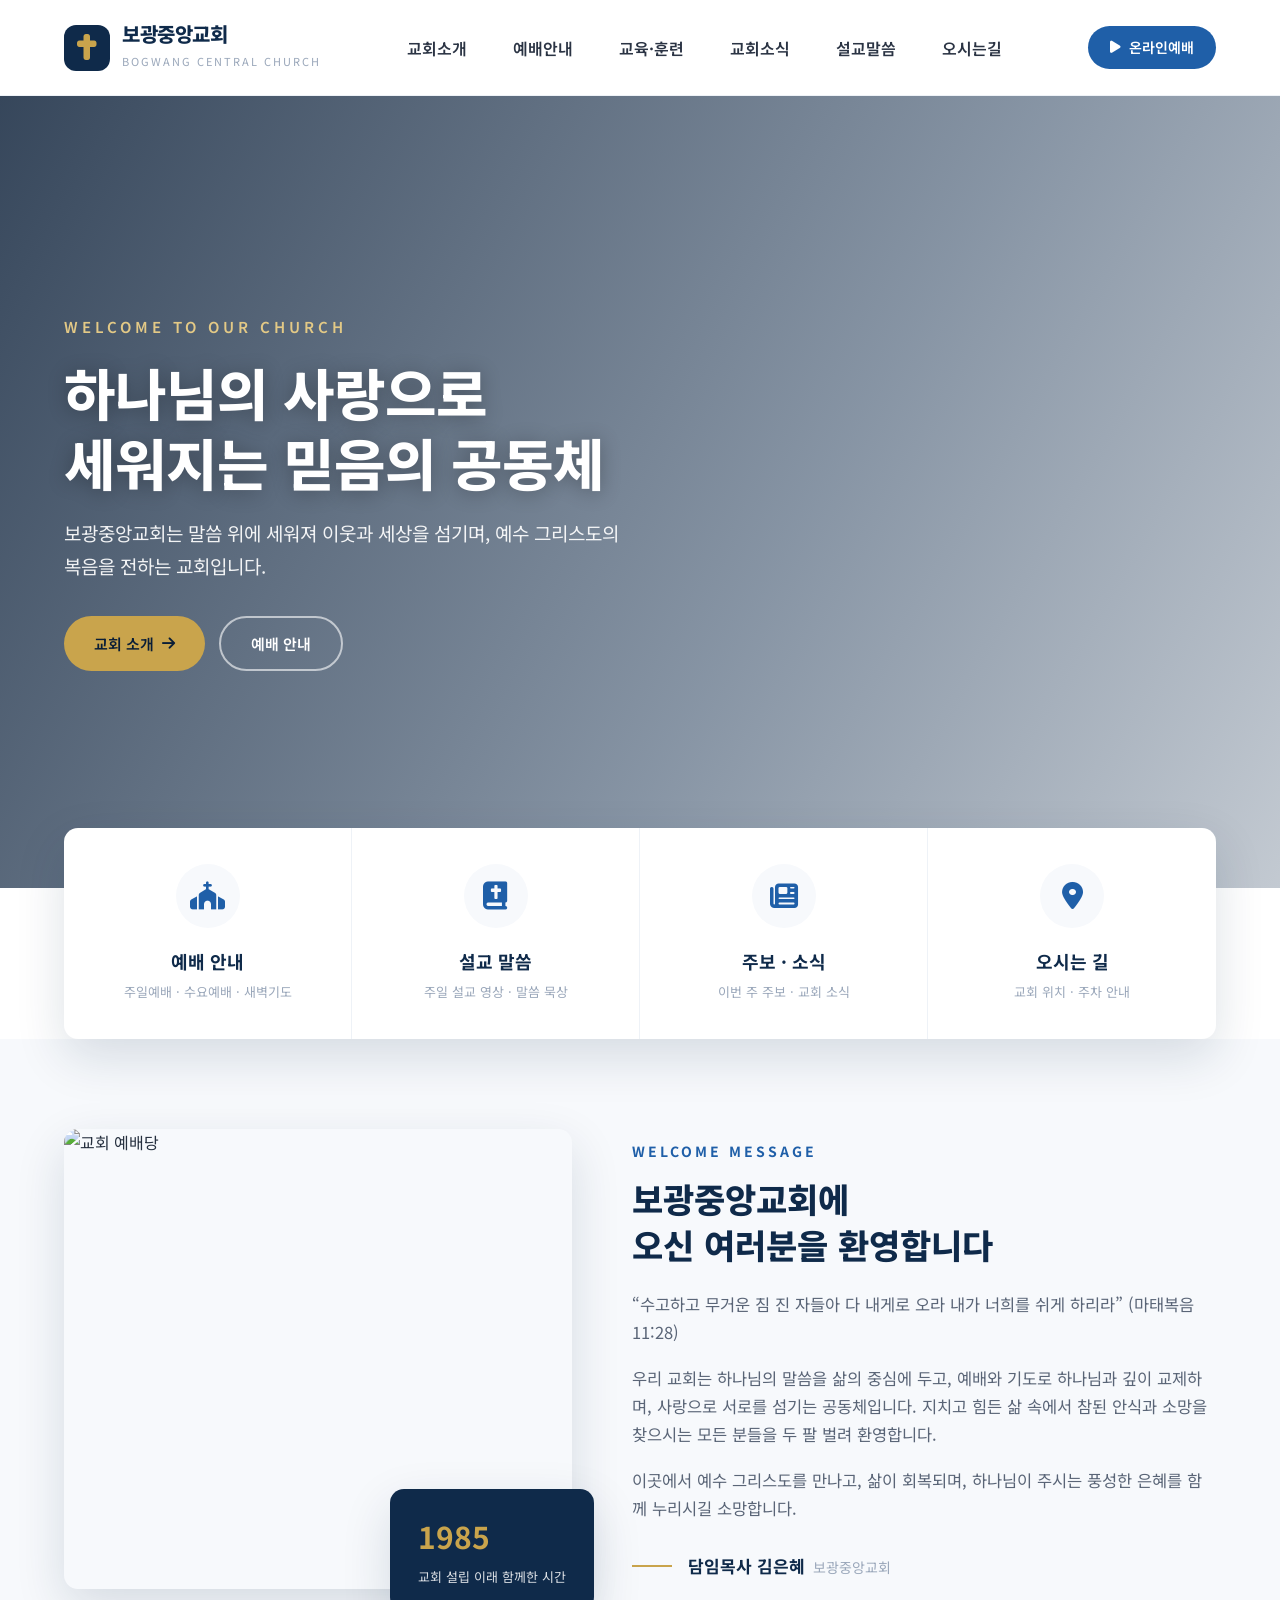
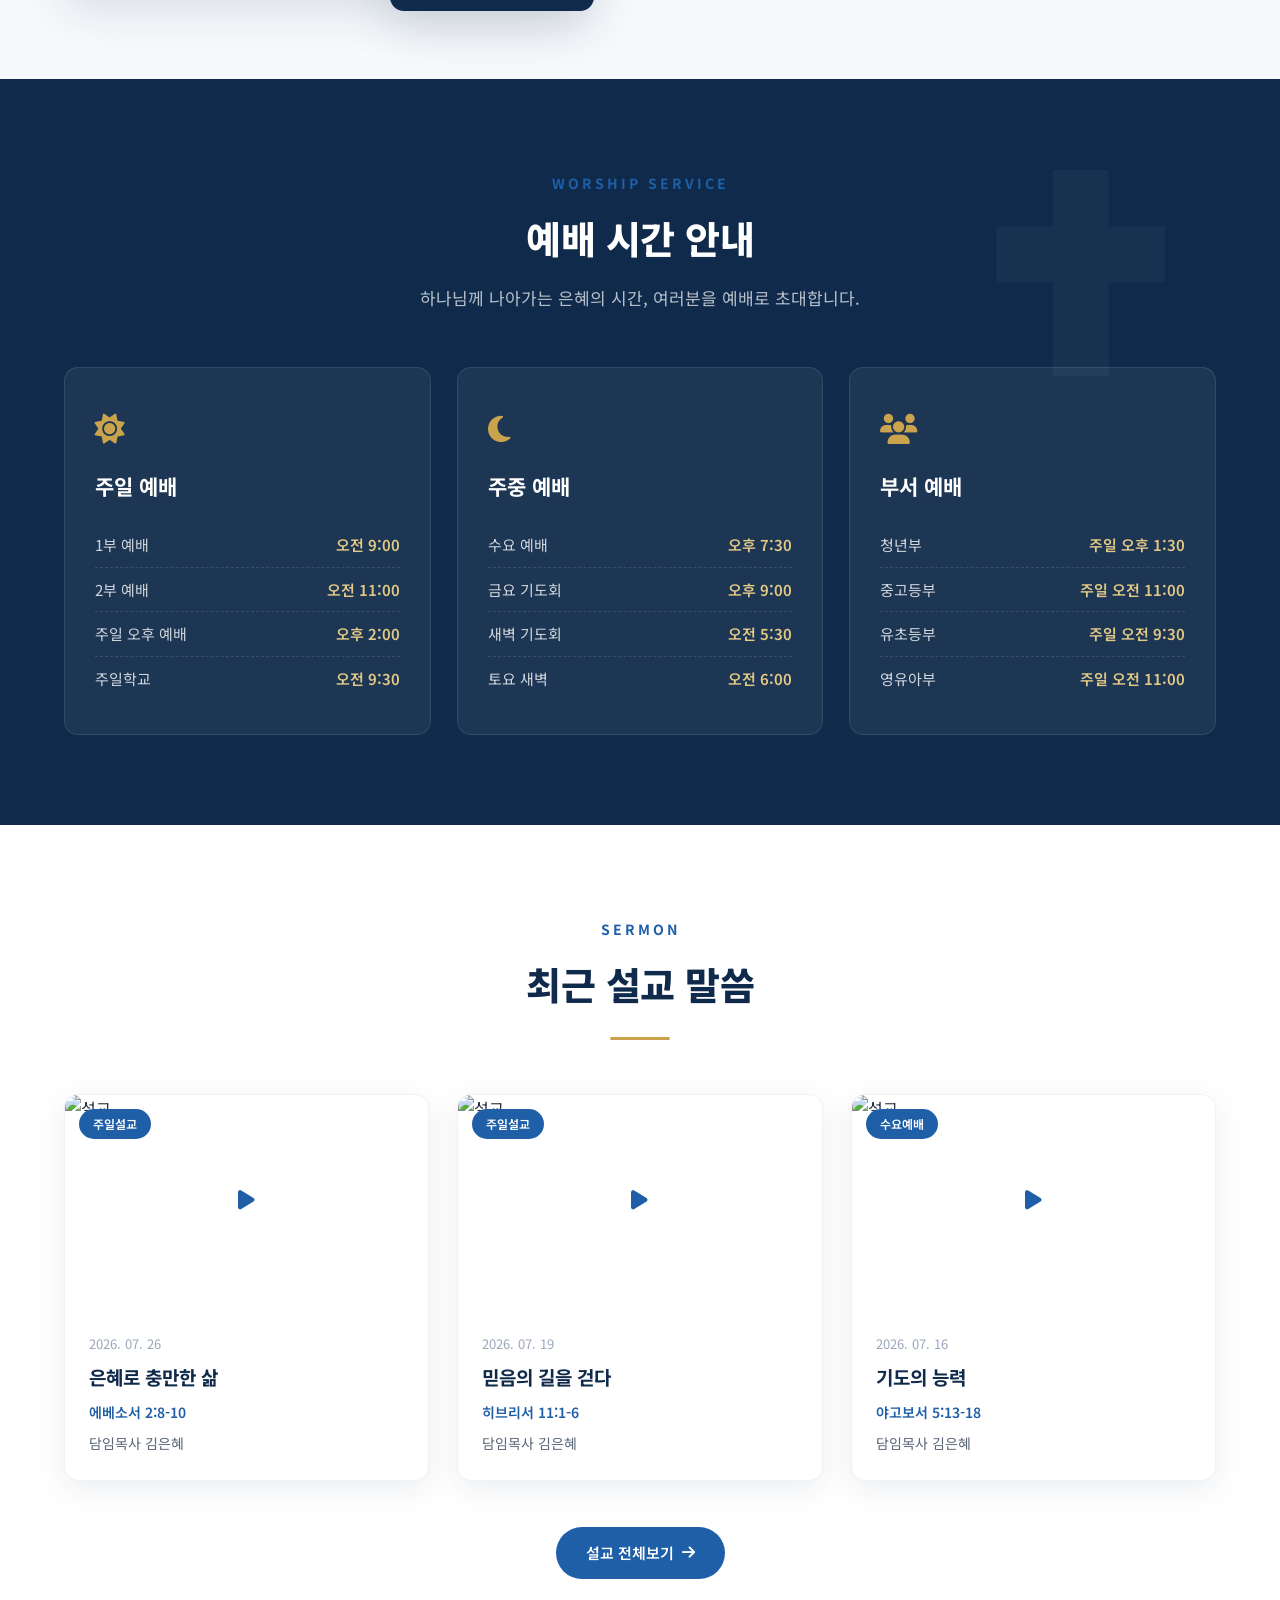
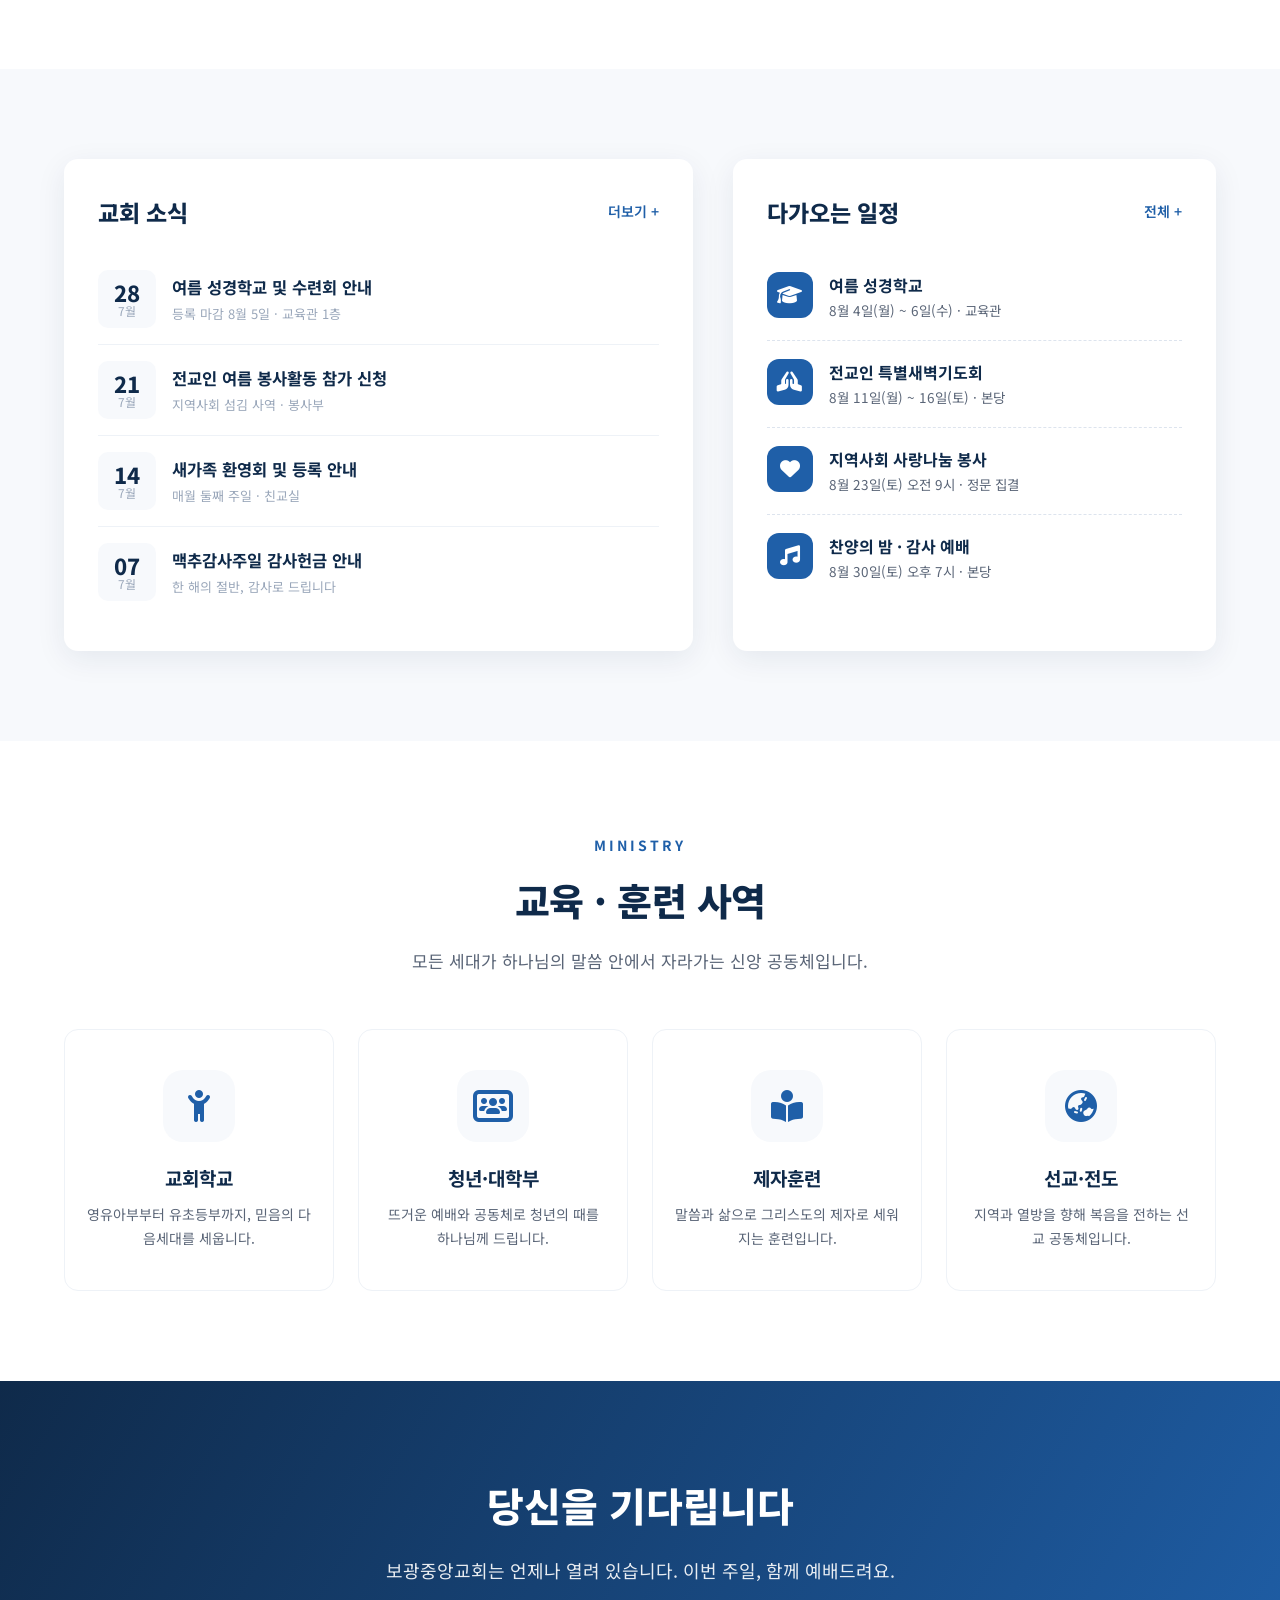
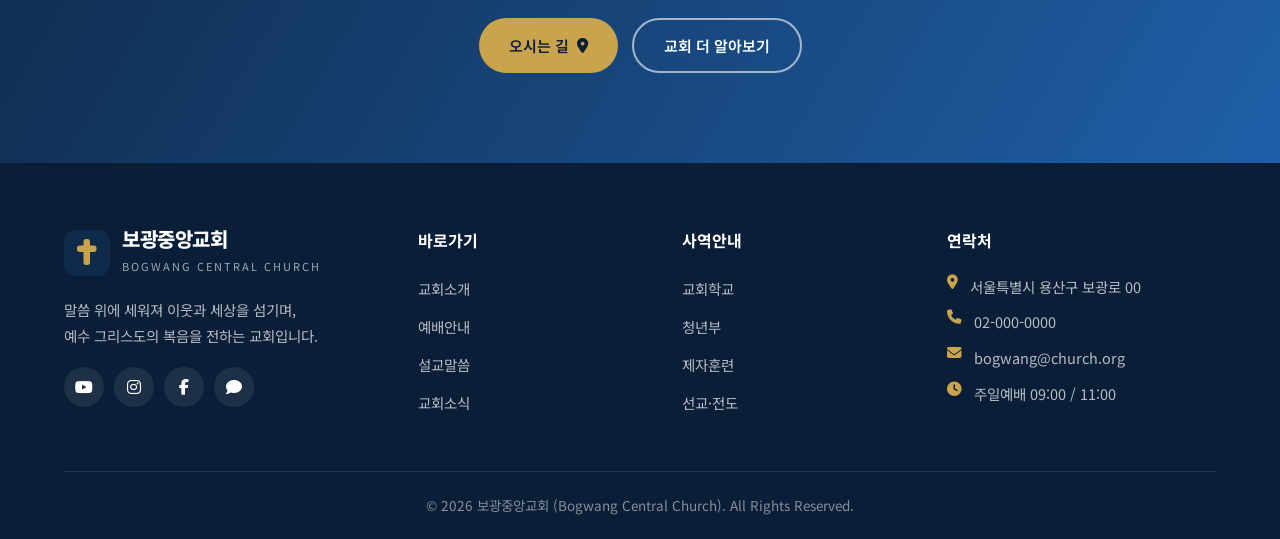
==== index.html @ 91e3ec3e "보광중앙교회 홈페이지 제작 (광성교회 스타일 참고) - 메인 홈페이지: 히어로 슬라이더, 빠른메뉴, 예배안내, 최근설교, 교회소식/일정, 사역안내, CTA - 하위 페이지: 교회소" ====
<!DOCTYPE html>
<html lang="ko">
<head>
  <meta charset="UTF-8">
  <meta name="viewport" content="width=device-width, initial-scale=1.0">
  <title>보광중앙교회 | Bogwang Central Church</title>
  <meta name="description" content="보광중앙교회는 하나님의 사랑을 전하고 이웃과 함께하는 믿음의 공동체입니다. 예배 안내, 설교 말씀, 교회 소식을 만나보세요.">
  <link rel="preconnect" href="https://fonts.googleapis.com">
  <link rel="preconnect" href="https://fonts.gstatic.com" crossorigin>
  <link href="https://fonts.googleapis.com/css2?family=Noto+Sans+KR:wght@400;500;600;700;800&family=Noto+Serif+KR:wght@500;700&display=swap" rel="stylesheet">
  <link rel="stylesheet" href="https://cdnjs.cloudflare.com/ajax/libs/font-awesome/6.5.1/css/all.min.css">
  <link rel="stylesheet" href="css/style.css">
</head>
<body>

  <!-- HEADER -->
  <header class="site-header" id="header">
    <div class="container header-inner">
      <a href="index.html" class="logo">
        <div class="logo-mark"><i class="fa-solid fa-cross"></i></div>
        <div class="logo-text">
          <b>보광중앙교회</b>
          <span>Bogwang Central Church</span>
        </div>
      </a>

      <nav class="main-nav" id="nav">
        <ul>
          <li><a href="pages/about.html">교회소개</a>
            <ul class="dropdown">
              <li><a href="pages/about.html">인사말</a></li>
              <li><a href="pages/about.html#vision">비전과 사명</a></li>
              <li><a href="pages/about.html#history">교회 연혁</a></li>
              <li><a href="pages/location.html">오시는 길</a></li>
            </ul>
          </li>
          <li><a href="pages/worship.html">예배안내</a>
            <ul class="dropdown">
              <li><a href="pages/worship.html">예배 시간</a></li>
              <li><a href="pages/worship.html#online">온라인 예배</a></li>
              <li><a href="pages/sermons.html">설교 말씀</a></li>
            </ul>
          </li>
          <li><a href="pages/ministry.html">교육·훈련</a>
            <ul class="dropdown">
              <li><a href="pages/ministry.html#children">교회학교</a></li>
              <li><a href="pages/ministry.html#youth">청년부</a></li>
              <li><a href="pages/ministry.html#discipleship">제자훈련</a></li>
            </ul>
          </li>
          <li><a href="pages/news.html">교회소식</a>
            <ul class="dropdown">
              <li><a href="pages/news.html">공지사항</a></li>
              <li><a href="pages/news.html#bulletin">주보</a></li>
              <li><a href="pages/news.html#gallery">갤러리</a></li>
            </ul>
          </li>
          <li><a href="pages/sermons.html">설교말씀</a></li>
          <li><a href="pages/location.html">오시는길</a></li>
        </ul>
      </nav>

      <div class="header-actions">
        <a href="pages/worship.html#online" class="btn btn-primary"><i class="fa-solid fa-play"></i> 온라인예배</a>
        <button class="menu-toggle" id="menuToggle" aria-label="메뉴">
          <span></span><span></span><span></span>
        </button>
      </div>
    </div>
  </header>

  <!-- HERO -->
  <section class="hero" id="hero">
    <div class="hero-slide active" style="background-image:url('https://images.unsplash.com/photo-1507692049790-de58290a4334?auto=format&fit=crop&w=1920&q=80')">
      <div class="container">
        <div class="hero-content">
          <span class="hero-tag">WELCOME TO OUR CHURCH</span>
          <h1>하나님의 사랑으로<br>세워지는 믿음의 공동체</h1>
          <p>보광중앙교회는 말씀 위에 세워져 이웃과 세상을 섬기며, 예수 그리스도의 복음을 전하는 교회입니다.</p>
          <div class="hero-actions">
            <a href="pages/about.html" class="btn btn-gold">교회 소개 <i class="fa-solid fa-arrow-right"></i></a>
            <a href="pages/worship.html" class="btn btn-outline">예배 안내</a>
          </div>
        </div>
      </div>
    </div>
    <div class="hero-slide" style="background-image:url('https://images.unsplash.com/photo-1541447271487-09612b3f49f7?auto=format&fit=crop&w=1920&q=80')">
      <div class="container">
        <div class="hero-content">
          <span class="hero-tag">SUNDAY WORSHIP</span>
          <h1>함께 드리는 예배<br>은혜가 넘치는 시간</h1>
          <p>매 주일, 하나님께 드리는 신령과 진정의 예배로 여러분을 초대합니다.</p>
          <div class="hero-actions">
            <a href="pages/worship.html" class="btn btn-gold">예배 시간 보기 <i class="fa-solid fa-arrow-right"></i></a>
            <a href="pages/sermons.html" class="btn btn-outline">설교 다시보기</a>
          </div>
        </div>
      </div>
    </div>
    <div class="hero-slide" style="background-image:url('https://images.unsplash.com/photo-1490127252417-7c393f993ee4?auto=format&fit=crop&w=1920&q=80')">
      <div class="container">
        <div class="hero-content">
          <span class="hero-tag">COMMUNITY OF FAITH</span>
          <h1>이웃과 함께,<br>세상을 섬기는 교회</h1>
          <p>지역사회와 열방을 향한 사랑의 실천, 보광중앙교회가 함께 걸어갑니다.</p>
          <div class="hero-actions">
            <a href="pages/ministry.html" class="btn btn-gold">사역 안내 <i class="fa-solid fa-arrow-right"></i></a>
            <a href="pages/news.html" class="btn btn-outline">교회 소식</a>
          </div>
        </div>
      </div>
    </div>
    <div class="hero-dots" id="heroDots"></div>
  </section>

  <!-- QUICK MENU -->
  <div class="quick-menu">
    <div class="container">
      <div class="quick-grid">
        <a href="pages/worship.html" class="quick-item">
          <div class="qi-icon"><i class="fa-solid fa-church"></i></div>
          <h4>예배 안내</h4>
          <p>주일예배 · 수요예배 · 새벽기도</p>
        </a>
        <a href="pages/sermons.html" class="quick-item">
          <div class="qi-icon"><i class="fa-solid fa-book-bible"></i></div>
          <h4>설교 말씀</h4>
          <p>주일 설교 영상 · 말씀 묵상</p>
        </a>
        <a href="pages/news.html#bulletin" class="quick-item">
          <div class="qi-icon"><i class="fa-solid fa-newspaper"></i></div>
          <h4>주보 · 소식</h4>
          <p>이번 주 주보 · 교회 소식</p>
        </a>
        <a href="pages/location.html" class="quick-item">
          <div class="qi-icon"><i class="fa-solid fa-location-dot"></i></div>
          <h4>오시는 길</h4>
          <p>교회 위치 · 주차 안내</p>
        </a>
      </div>
    </div>
  </div>

  <!-- WELCOME / PASTOR -->
  <section class="welcome">
    <div class="container welcome-grid">
      <div class="welcome-img">
        <img src="https://images.unsplash.com/photo-1438032005730-c779502df39b?auto=format&fit=crop&w=800&q=80" alt="교회 예배당">
        <div class="badge">
          <b>1985</b>
          <span>교회 설립 이래 함께한 시간</span>
        </div>
      </div>
      <div class="welcome-text">
        <span class="eyebrow">WELCOME MESSAGE</span>
        <h2>보광중앙교회에<br>오신 여러분을 환영합니다</h2>
        <p>“수고하고 무거운 짐 진 자들아 다 내게로 오라 내가 너희를 쉬게 하리라” (마태복음 11:28)</p>
        <p>우리 교회는 하나님의 말씀을 삶의 중심에 두고, 예배와 기도로 하나님과 깊이 교제하며, 사랑으로 서로를 섬기는 공동체입니다. 지치고 힘든 삶 속에서 참된 안식과 소망을 찾으시는 모든 분들을 두 팔 벌려 환영합니다.</p>
        <p>이곳에서 예수 그리스도를 만나고, 삶이 회복되며, 하나님이 주시는 풍성한 은혜를 함께 누리시길 소망합니다.</p>
        <div class="welcome-sign">
          <span class="line"></span>
          <div>
            <b>담임목사 김은혜</b>
            <span> &nbsp;보광중앙교회</span>
          </div>
        </div>
      </div>
    </div>
  </section>

  <!-- WORSHIP TIMES -->
  <section class="worship">
    <div class="container">
      <div class="section-head">
        <span class="eyebrow">WORSHIP SERVICE</span>
        <h2>예배 시간 안내</h2>
        <p>하나님께 나아가는 은혜의 시간, 여러분을 예배로 초대합니다.</p>
      </div>
      <div class="worship-grid">
        <div class="worship-card">
          <div class="wc-icon"><i class="fa-solid fa-sun"></i></div>
          <h3>주일 예배</h3>
          <ul>
            <li><span>1부 예배</span><span>오전 9:00</span></li>
            <li><span>2부 예배</span><span>오전 11:00</span></li>
            <li><span>주일 오후 예배</span><span>오후 2:00</span></li>
            <li><span>주일학교</span><span>오전 9:30</span></li>
          </ul>
        </div>
        <div class="worship-card">
          <div class="wc-icon"><i class="fa-solid fa-moon"></i></div>
          <h3>주중 예배</h3>
          <ul>
            <li><span>수요 예배</span><span>오후 7:30</span></li>
            <li><span>금요 기도회</span><span>오후 9:00</span></li>
            <li><span>새벽 기도회</span><span>오전 5:30</span></li>
            <li><span>토요 새벽</span><span>오전 6:00</span></li>
          </ul>
        </div>
        <div class="worship-card">
          <div class="wc-icon"><i class="fa-solid fa-users"></i></div>
          <h3>부서 예배</h3>
          <ul>
            <li><span>청년부</span><span>주일 오후 1:30</span></li>
            <li><span>중고등부</span><span>주일 오전 11:00</span></li>
            <li><span>유초등부</span><span>주일 오전 9:30</span></li>
            <li><span>영유아부</span><span>주일 오전 11:00</span></li>
          </ul>
        </div>
      </div>
    </div>
  </section>

  <!-- SERMONS -->
  <section class="sermons">
    <div class="container">
      <div class="section-head">
        <span class="eyebrow">SERMON</span>
        <h2>최근 설교 말씀</h2>
        <div class="divider"></div>
      </div>
      <div class="sermon-grid">
        <a href="pages/sermons.html" class="sermon-card">
          <div class="sermon-thumb">
            <img src="https://images.unsplash.com/photo-1504052434569-70ad5836ab65?auto=format&fit=crop&w=600&q=80" alt="설교">
            <span class="cat">주일설교</span>
            <span class="play"><i class="fa-solid fa-play"></i></span>
          </div>
          <div class="sermon-body">
            <span class="date">2026. 07. 26</span>
            <h3>은혜로 충만한 삶</h3>
            <p class="verse">에베소서 2:8-10</p>
            <p class="preacher">담임목사 김은혜</p>
          </div>
        </a>
        <a href="pages/sermons.html" class="sermon-card">
          <div class="sermon-thumb">
            <img src="https://images.unsplash.com/photo-1519452575417-564c1401ecc0?auto=format&fit=crop&w=600&q=80" alt="설교">
            <span class="cat">주일설교</span>
            <span class="play"><i class="fa-solid fa-play"></i></span>
          </div>
          <div class="sermon-body">
            <span class="date">2026. 07. 19</span>
            <h3>믿음의 길을 걷다</h3>
            <p class="verse">히브리서 11:1-6</p>
            <p class="preacher">담임목사 김은혜</p>
          </div>
        </a>
        <a href="pages/sermons.html" class="sermon-card">
          <div class="sermon-thumb">
            <img src="https://images.unsplash.com/photo-1445445290350-18a3b86e0b5a?auto=format&fit=crop&w=600&q=80" alt="설교">
            <span class="cat">수요예배</span>
            <span class="play"><i class="fa-solid fa-play"></i></span>
          </div>
          <div class="sermon-body">
            <span class="date">2026. 07. 16</span>
            <h3>기도의 능력</h3>
            <p class="verse">야고보서 5:13-18</p>
            <p class="preacher">담임목사 김은혜</p>
          </div>
        </a>
      </div>
      <div class="center-btn">
        <a href="pages/sermons.html" class="btn btn-primary">설교 전체보기 <i class="fa-solid fa-arrow-right"></i></a>
      </div>
    </div>
  </section>

  <!-- NEWS & EVENTS -->
  <section class="news">
    <div class="container">
      <div class="news-grid">
        <div class="panel">
          <div class="panel-head">
            <h3>교회 소식</h3>
            <a href="pages/news.html">더보기 +</a>
          </div>
          <ul class="news-list">
            <li>
              <div class="news-date"><b>28</b><span>7월</span></div>
              <div class="news-info"><h4>여름 성경학교 및 수련회 안내</h4><p>등록 마감 8월 5일 · 교육관 1층</p></div>
            </li>
            <li>
              <div class="news-date"><b>21</b><span>7월</span></div>
              <div class="news-info"><h4>전교인 여름 봉사활동 참가 신청</h4><p>지역사회 섬김 사역 · 봉사부</p></div>
            </li>
            <li>
              <div class="news-date"><b>14</b><span>7월</span></div>
              <div class="news-info"><h4>새가족 환영회 및 등록 안내</h4><p>매월 둘째 주일 · 친교실</p></div>
            </li>
            <li>
              <div class="news-date"><b>07</b><span>7월</span></div>
              <div class="news-info"><h4>맥추감사주일 감사헌금 안내</h4><p>한 해의 절반, 감사로 드립니다</p></div>
            </li>
          </ul>
        </div>
        <div class="panel">
          <div class="panel-head">
            <h3>다가오는 일정</h3>
            <a href="pages/news.html">전체 +</a>
          </div>
          <ul class="events-list">
            <li>
              <div class="event-icon"><i class="fa-solid fa-graduation-cap"></i></div>
              <div><h4>여름 성경학교</h4><p>8월 4일(월) ~ 6일(수) · 교육관</p></div>
            </li>
            <li>
              <div class="event-icon"><i class="fa-solid fa-hands-praying"></i></div>
              <div><h4>전교인 특별새벽기도회</h4><p>8월 11일(월) ~ 16일(토) · 본당</p></div>
            </li>
            <li>
              <div class="event-icon"><i class="fa-solid fa-heart"></i></div>
              <div><h4>지역사회 사랑나눔 봉사</h4><p>8월 23일(토) 오전 9시 · 정문 집결</p></div>
            </li>
            <li>
              <div class="event-icon"><i class="fa-solid fa-music"></i></div>
              <div><h4>찬양의 밤 · 감사 예배</h4><p>8월 30일(토) 오후 7시 · 본당</p></div>
            </li>
          </ul>
        </div>
      </div>
    </div>
  </section>

  <!-- MINISTRIES -->
  <section class="ministries">
    <div class="container">
      <div class="section-head">
        <span class="eyebrow">MINISTRY</span>
        <h2>교육 · 훈련 사역</h2>
        <p>모든 세대가 하나님의 말씀 안에서 자라가는 신앙 공동체입니다.</p>
      </div>
      <div class="ministry-grid">
        <a href="pages/ministry.html#children" class="ministry-card">
          <div class="mc-icon"><i class="fa-solid fa-child-reaching"></i></div>
          <h3>교회학교</h3>
          <p>영유아부부터 유초등부까지, 믿음의 다음세대를 세웁니다.</p>
        </a>
        <a href="pages/ministry.html#youth" class="ministry-card">
          <div class="mc-icon"><i class="fa-solid fa-users-rectangle"></i></div>
          <h3>청년·대학부</h3>
          <p>뜨거운 예배와 공동체로 청년의 때를 하나님께 드립니다.</p>
        </a>
        <a href="pages/ministry.html#discipleship" class="ministry-card">
          <div class="mc-icon"><i class="fa-solid fa-book-open-reader"></i></div>
          <h3>제자훈련</h3>
          <p>말씀과 삶으로 그리스도의 제자로 세워지는 훈련입니다.</p>
        </a>
        <a href="pages/ministry.html#mission" class="ministry-card">
          <div class="mc-icon"><i class="fa-solid fa-earth-asia"></i></div>
          <h3>선교·전도</h3>
          <p>지역과 열방을 향해 복음을 전하는 선교 공동체입니다.</p>
        </a>
      </div>
    </div>
  </section>

  <!-- CTA -->
  <section class="cta">
    <div class="container">
      <h2>당신을 기다립니다</h2>
      <p>보광중앙교회는 언제나 열려 있습니다. 이번 주일, 함께 예배드려요.</p>
      <div class="hero-actions">
        <a href="pages/location.html" class="btn btn-gold">오시는 길 <i class="fa-solid fa-location-dot"></i></a>
        <a href="pages/about.html" class="btn btn-outline">교회 더 알아보기</a>
      </div>
    </div>
  </section>

  <!-- FOOTER -->
  <footer class="site-footer">
    <div class="container">
      <div class="footer-grid">
        <div class="footer-brand">
          <div class="logo">
            <div class="logo-mark"><i class="fa-solid fa-cross"></i></div>
            <div class="logo-text"><b>보광중앙교회</b><span>Bogwang Central Church</span></div>
          </div>
          <p>말씀 위에 세워져 이웃과 세상을 섬기며,<br>예수 그리스도의 복음을 전하는 교회입니다.</p>
          <div class="socials">
            <a href="#" aria-label="유튜브"><i class="fa-brands fa-youtube"></i></a>
            <a href="#" aria-label="인스타그램"><i class="fa-brands fa-instagram"></i></a>
            <a href="#" aria-label="페이스북"><i class="fa-brands fa-facebook-f"></i></a>
            <a href="#" aria-label="카카오"><i class="fa-solid fa-comment"></i></a>
          </div>
        </div>
        <div class="footer-col">
          <h4>바로가기</h4>
          <ul>
            <li><a href="pages/about.html">교회소개</a></li>
            <li><a href="pages/worship.html">예배안내</a></li>
            <li><a href="pages/sermons.html">설교말씀</a></li>
            <li><a href="pages/news.html">교회소식</a></li>
          </ul>
        </div>
        <div class="footer-col">
          <h4>사역안내</h4>
          <ul>
            <li><a href="pages/ministry.html#children">교회학교</a></li>
            <li><a href="pages/ministry.html#youth">청년부</a></li>
            <li><a href="pages/ministry.html#discipleship">제자훈련</a></li>
            <li><a href="pages/ministry.html#mission">선교·전도</a></li>
          </ul>
        </div>
        <div class="footer-col">
          <h4>연락처</h4>
          <ul class="footer-contact">
            <li><i class="fa-solid fa-location-dot"></i> 서울특별시 용산구 보광로 00</li>
            <li><i class="fa-solid fa-phone"></i> 02-000-0000</li>
            <li><i class="fa-solid fa-envelope"></i> bogwang@church.org</li>
            <li><i class="fa-solid fa-clock"></i> 주일예배 09:00 / 11:00</li>
          </ul>
        </div>
      </div>
      <div class="footer-bottom">
        © 2026 보광중앙교회 (Bogwang Central Church). All Rights Reserved.
      </div>
    </div>
  </footer>

  <script src="js/main.js"></script>
</body>
</html>
---- css/style.css ----
/* ============================================================
   보광중앙교회 (Bogwang Central Church)
   Global Stylesheet
   ============================================================ */

:root {
  --navy: #0f2a4a;
  --navy-dark: #0a1e37;
  --blue: #1f5fa8;
  --blue-light: #3d84d1;
  --gold: #c9a44c;
  --gold-light: #e3c986;
  --gray-50: #f7f9fc;
  --gray-100: #eef2f7;
  --gray-200: #dde4ee;
  --gray-400: #9aa7ba;
  --gray-600: #5a6577;
  --gray-800: #2b3444;
  --white: #ffffff;
  --text: #26303f;
  --shadow: 0 8px 30px rgba(15, 42, 74, 0.08);
  --shadow-lg: 0 18px 50px rgba(15, 42, 74, 0.14);
  --radius: 14px;
  --max: 1200px;
  --header-h: 96px;
}

* { margin: 0; padding: 0; box-sizing: border-box; }

html { scroll-behavior: smooth; }

body {
  font-family: 'Noto Sans KR', 'Malgun Gothic', -apple-system, BlinkMacSystemFont, sans-serif;
  color: var(--text);
  line-height: 1.7;
  background: var(--white);
  -webkit-font-smoothing: antialiased;
}

a { color: inherit; text-decoration: none; }
img { max-width: 100%; display: block; }
ul { list-style: none; }

.container {
  width: 100%;
  max-width: var(--max);
  margin: 0 auto;
  padding: 0 24px;
}

.serif { font-family: 'Noto Serif KR', serif; }

/* ---------- Buttons ---------- */
.btn {
  display: inline-flex;
  align-items: center;
  gap: 8px;
  padding: 13px 30px;
  border-radius: 50px;
  font-weight: 600;
  font-size: 15px;
  transition: all .25s ease;
  cursor: pointer;
  border: none;
}
.btn-primary { background: var(--blue); color: #fff; }
.btn-primary:hover { background: var(--navy); transform: translateY(-2px); box-shadow: 0 10px 24px rgba(31,95,168,.3); }
.btn-gold { background: var(--gold); color: var(--navy-dark); }
.btn-gold:hover { background: var(--gold-light); transform: translateY(-2px); }
.btn-outline { background: transparent; border: 2px solid rgba(255,255,255,.6); color: #fff; }
.btn-outline:hover { background: #fff; color: var(--navy); }

/* ============================================================
   HEADER
   ============================================================ */
.site-header {
  position: fixed;
  top: 0; left: 0; right: 0;
  height: var(--header-h);
  background: rgba(255,255,255,.96);
  backdrop-filter: blur(8px);
  z-index: 1000;
  transition: all .3s ease;
  border-bottom: 1px solid var(--gray-100);
}
.site-header.scrolled { height: 74px; box-shadow: var(--shadow); }

.header-inner {
  height: 100%;
  display: flex;
  align-items: center;
  justify-content: space-between;
}

.logo { display: flex; align-items: center; gap: 12px; }
.logo-mark {
  width: 46px; height: 46px;
  background: var(--navy);
  border-radius: 12px;
  display: grid; place-items: center;
  color: var(--gold);
  font-size: 26px;
  flex-shrink: 0;
}
.logo-text b { display: block; font-size: 20px; color: var(--navy); font-weight: 800; letter-spacing: -.5px; line-height: 1.2; }
.logo-text span { font-size: 11px; color: var(--gray-400); letter-spacing: 2px; text-transform: uppercase; }

/* Nav */
.main-nav > ul { display: flex; gap: 6px; }
.main-nav > ul > li { position: relative; }
.main-nav > ul > li > a {
  display: block;
  padding: 0 20px;
  line-height: var(--header-h);
  font-weight: 600;
  font-size: 16px;
  color: var(--gray-800);
  transition: color .2s;
}
.site-header.scrolled .main-nav > ul > li > a { line-height: 74px; }
.main-nav > ul > li > a:hover { color: var(--blue); }

.dropdown {
  position: absolute;
  top: 100%; left: 50%;
  transform: translateX(-50%) translateY(10px);
  min-width: 180px;
  background: #fff;
  border-radius: 12px;
  box-shadow: var(--shadow-lg);
  padding: 10px;
  opacity: 0; visibility: hidden;
  transition: all .25s ease;
  border: 1px solid var(--gray-100);
}
.main-nav > ul > li:hover .dropdown { opacity: 1; visibility: visible; transform: translateX(-50%) translateY(0); }
.dropdown li a {
  display: block;
  padding: 10px 16px;
  border-radius: 8px;
  font-size: 14.5px;
  color: var(--gray-600);
  transition: all .18s;
}
.dropdown li a:hover { background: var(--gray-50); color: var(--blue); padding-left: 22px; }

.header-actions { display: flex; align-items: center; gap: 14px; }
.header-actions .btn { padding: 10px 22px; font-size: 14px; }

.menu-toggle {
  display: none;
  flex-direction: column;
  gap: 5px;
  background: none; border: none; cursor: pointer;
  padding: 8px;
}
.menu-toggle span { width: 26px; height: 2px; background: var(--navy); transition: all .3s; }
.menu-toggle.active span:nth-child(1) { transform: translateY(7px) rotate(45deg); }
.menu-toggle.active span:nth-child(2) { opacity: 0; }
.menu-toggle.active span:nth-child(3) { transform: translateY(-7px) rotate(-45deg); }

/* ============================================================
   HERO
   ============================================================ */
.hero {
  position: relative;
  height: 88vh;
  min-height: 560px;
  margin-top: var(--header-h);
  overflow: hidden;
}
.hero-slide {
  position: absolute;
  inset: 0;
  opacity: 0;
  transition: opacity 1.2s ease;
  background-size: cover;
  background-position: center;
  display: flex;
  align-items: center;
}
.hero-slide.active { opacity: 1; }
.hero-slide::before {
  content: '';
  position: absolute; inset: 0;
  background: linear-gradient(120deg, rgba(10,30,55,.82) 0%, rgba(15,42,74,.5) 60%, rgba(15,42,74,.25) 100%);
}
.hero-content { position: relative; color: #fff; max-width: 720px; }
.hero-tag {
  display: inline-block;
  color: var(--gold-light);
  font-size: 15px;
  letter-spacing: 4px;
  margin-bottom: 18px;
  font-weight: 600;
}
.hero-content h1 {
  font-size: 56px;
  font-weight: 800;
  line-height: 1.25;
  letter-spacing: -1px;
  margin-bottom: 20px;
  text-shadow: 0 2px 20px rgba(0,0,0,.3);
}
.hero-content p { font-size: 19px; opacity: .92; margin-bottom: 34px; max-width: 560px; }
.hero-actions { display: flex; gap: 14px; flex-wrap: wrap; }

.hero-dots {
  position: absolute;
  bottom: 32px; left: 50%;
  transform: translateX(-50%);
  display: flex; gap: 12px;
  z-index: 5;
}
.hero-dots button {
  width: 12px; height: 12px; border-radius: 50%;
  border: 2px solid rgba(255,255,255,.7);
  background: transparent; cursor: pointer;
  transition: all .3s;
}
.hero-dots button.active { background: var(--gold); border-color: var(--gold); width: 30px; border-radius: 6px; }

/* ============================================================
   QUICK MENU
   ============================================================ */
.quick-menu {
  position: relative;
  margin-top: -60px;
  z-index: 20;
}
.quick-grid {
  display: grid;
  grid-template-columns: repeat(4, 1fr);
  background: #fff;
  border-radius: var(--radius);
  box-shadow: var(--shadow-lg);
  overflow: hidden;
}
.quick-item {
  padding: 36px 24px;
  text-align: center;
  border-right: 1px solid var(--gray-100);
  transition: all .3s;
}
.quick-item:last-child { border-right: none; }
.quick-item:hover { background: var(--navy); transform: translateY(-4px); }
.quick-item:hover .qi-icon { background: var(--gold); color: var(--navy); }
.quick-item:hover h4, .quick-item:hover p { color: #fff; }
.qi-icon {
  width: 64px; height: 64px;
  margin: 0 auto 18px;
  border-radius: 50%;
  background: var(--gray-50);
  color: var(--blue);
  display: grid; place-items: center;
  font-size: 28px;
  transition: all .3s;
}
.quick-item h4 { font-size: 18px; color: var(--navy); margin-bottom: 4px; transition: color .3s; }
.quick-item p { font-size: 13px; color: var(--gray-400); transition: color .3s; }

/* ============================================================
   SECTIONS
   ============================================================ */
section { padding: 90px 0; }
.section-head { text-align: center; margin-bottom: 54px; }
.section-head .eyebrow {
  color: var(--blue);
  font-size: 14px;
  font-weight: 700;
  letter-spacing: 3px;
  text-transform: uppercase;
}
.section-head h2 {
  font-size: 38px;
  color: var(--navy);
  font-weight: 800;
  margin: 10px 0 14px;
  letter-spacing: -.5px;
}
.section-head p { color: var(--gray-600); font-size: 17px; max-width: 620px; margin: 0 auto; }
.section-head .divider {
  width: 60px; height: 3px; background: var(--gold);
  margin: 20px auto 0; border-radius: 2px;
}

/* Welcome / Pastor */
.welcome { background: var(--gray-50); }
.welcome-grid { display: grid; grid-template-columns: 1fr 1.15fr; gap: 60px; align-items: center; }
.welcome-img { position: relative; }
.welcome-img img { border-radius: var(--radius); box-shadow: var(--shadow-lg); width: 100%; height: 460px; object-fit: cover; }
.welcome-img .badge {
  position: absolute; bottom: -22px; right: -22px;
  background: var(--navy); color: #fff;
  padding: 22px 28px; border-radius: var(--radius);
  box-shadow: var(--shadow-lg);
}
.welcome-img .badge b { font-size: 30px; color: var(--gold); display: block; }
.welcome-img .badge span { font-size: 13px; opacity: .85; }
.welcome-text .eyebrow { color: var(--blue); font-size: 14px; font-weight: 700; letter-spacing: 3px; }
.welcome-text h2 { font-size: 34px; color: var(--navy); font-weight: 800; margin: 12px 0 22px; line-height: 1.35; }
.welcome-text p { color: var(--gray-600); margin-bottom: 18px; font-size: 16.5px; }
.welcome-sign { margin-top: 30px; display: flex; align-items: center; gap: 16px; }
.welcome-sign .line { width: 40px; height: 2px; background: var(--gold); }
.welcome-sign b { color: var(--navy); font-size: 17px; }
.welcome-sign span { color: var(--gray-400); font-size: 14px; }

/* Worship times */
.worship { background: var(--navy); color: #fff; position: relative; overflow: hidden; }
.worship::before {
  content: '✝';
  position: absolute; top: -40px; right: 40px;
  font-size: 300px; color: rgba(255,255,255,.03);
  font-family: serif;
}
.worship .section-head h2 { color: #fff; }
.worship .section-head p { color: rgba(255,255,255,.7); }
.worship-grid { display: grid; grid-template-columns: repeat(3, 1fr); gap: 26px; }
.worship-card {
  background: rgba(255,255,255,.06);
  border: 1px solid rgba(255,255,255,.1);
  border-radius: var(--radius);
  padding: 34px 30px;
  transition: all .3s;
}
.worship-card:hover { background: rgba(255,255,255,.11); transform: translateY(-6px); border-color: var(--gold); }
.worship-card .wc-icon { font-size: 30px; color: var(--gold); margin-bottom: 16px; }
.worship-card h3 { font-size: 21px; margin-bottom: 18px; }
.worship-card ul li {
  display: flex; justify-content: space-between;
  padding: 9px 0;
  border-bottom: 1px dashed rgba(255,255,255,.12);
  font-size: 15px;
}
.worship-card ul li:last-child { border-bottom: none; }
.worship-card ul li span:first-child { opacity: .8; }
.worship-card ul li span:last-child { font-weight: 600; color: var(--gold-light); }

/* Sermons */
.sermon-grid { display: grid; grid-template-columns: repeat(3, 1fr); gap: 28px; }
.sermon-card {
  border-radius: var(--radius);
  overflow: hidden;
  background: #fff;
  box-shadow: var(--shadow);
  transition: all .3s;
  border: 1px solid var(--gray-100);
}
.sermon-card:hover { transform: translateY(-6px); box-shadow: var(--shadow-lg); }
.sermon-thumb { position: relative; height: 210px; overflow: hidden; }
.sermon-thumb img { width: 100%; height: 100%; object-fit: cover; transition: transform .5s; }
.sermon-card:hover .sermon-thumb img { transform: scale(1.06); }
.sermon-thumb .play {
  position: absolute; inset: 0; margin: auto;
  width: 60px; height: 60px; border-radius: 50%;
  background: rgba(255,255,255,.92); color: var(--blue);
  display: grid; place-items: center; font-size: 22px;
  transition: all .3s;
}
.sermon-card:hover .play { background: var(--gold); color: #fff; transform: scale(1.1); }
.sermon-thumb .cat {
  position: absolute; top: 14px; left: 14px;
  background: var(--blue); color: #fff;
  padding: 5px 14px; border-radius: 30px; font-size: 12px; font-weight: 600;
}
.sermon-body { padding: 24px; }
.sermon-body .date { color: var(--gray-400); font-size: 13px; }
.sermon-body h3 { font-size: 19px; color: var(--navy); margin: 8px 0 10px; line-height: 1.4; }
.sermon-body .verse { color: var(--blue); font-size: 14px; font-weight: 600; margin-bottom: 8px; }
.sermon-body .preacher { color: var(--gray-600); font-size: 14px; }
.center-btn { text-align: center; margin-top: 46px; }

/* News + Events split */
.news { background: var(--gray-50); }
.news-grid { display: grid; grid-template-columns: 1.3fr 1fr; gap: 40px; }
.panel { background: #fff; border-radius: var(--radius); box-shadow: var(--shadow); padding: 34px; }
.panel-head { display: flex; justify-content: space-between; align-items: center; margin-bottom: 22px; }
.panel-head h3 { font-size: 23px; color: var(--navy); font-weight: 800; }
.panel-head a { color: var(--blue); font-size: 14px; font-weight: 600; }
.news-list li {
  display: flex; align-items: center; gap: 16px;
  padding: 16px 0;
  border-bottom: 1px solid var(--gray-100);
  transition: all .2s;
}
.news-list li:last-child { border-bottom: none; }
.news-list li:hover { padding-left: 8px; }
.news-list li:hover h4 { color: var(--blue); }
.news-date {
  flex-shrink: 0; text-align: center;
  width: 58px; height: 58px; border-radius: 10px;
  background: var(--gray-50); color: var(--navy);
  display: grid; place-content: center; line-height: 1.1;
}
.news-date b { font-size: 22px; font-weight: 800; }
.news-date span { font-size: 12px; color: var(--gray-400); }
.news-info h4 { font-size: 16.5px; color: var(--navy); margin-bottom: 2px; transition: color .2s; }
.news-info p { font-size: 13px; color: var(--gray-400); }

.events-list li {
  display: flex; gap: 16px; padding: 18px 0;
  border-bottom: 1px dashed var(--gray-200);
}
.events-list li:last-child { border-bottom: none; }
.event-icon {
  flex-shrink: 0; width: 46px; height: 46px; border-radius: 12px;
  background: var(--blue); color: #fff;
  display: grid; place-items: center; font-size: 20px;
}
.events-list h4 { font-size: 16px; color: var(--navy); }
.events-list p { font-size: 13.5px; color: var(--gray-600); }

/* Ministries */
.ministry-grid { display: grid; grid-template-columns: repeat(4, 1fr); gap: 24px; }
.ministry-card {
  text-align: center;
  padding: 40px 22px;
  border-radius: var(--radius);
  background: #fff;
  border: 1px solid var(--gray-100);
  transition: all .3s;
}
.ministry-card:hover { background: var(--navy); transform: translateY(-6px); box-shadow: var(--shadow-lg); }
.ministry-card:hover h3, .ministry-card:hover p { color: #fff; }
.ministry-card:hover .mc-icon { background: var(--gold); color: var(--navy); }
.mc-icon {
  width: 72px; height: 72px; margin: 0 auto 20px;
  border-radius: 20px; background: var(--gray-50); color: var(--blue);
  display: grid; place-items: center; font-size: 32px;
  transition: all .3s;
}
.ministry-card h3 { font-size: 19px; color: var(--navy); margin-bottom: 8px; transition: color .3s; }
.ministry-card p { font-size: 14px; color: var(--gray-600); transition: color .3s; }

/* CTA */
.cta {
  background: linear-gradient(120deg, var(--navy) 0%, var(--blue) 100%);
  color: #fff; text-align: center;
  position: relative; overflow: hidden;
}
.cta h2 { font-size: 40px; font-weight: 800; margin-bottom: 16px; }
.cta p { font-size: 18px; opacity: .9; margin-bottom: 32px; }
.cta .hero-actions { justify-content: center; }

/* ============================================================
   FOOTER
   ============================================================ */
.site-footer { background: var(--navy-dark); color: rgba(255,255,255,.7); padding: 64px 0 0; }
.footer-grid { display: grid; grid-template-columns: 1.4fr 1fr 1fr 1.2fr; gap: 40px; padding-bottom: 44px; }
.footer-brand .logo-text b { color: #fff; }
.footer-brand p { margin: 18px 0; font-size: 14.5px; line-height: 1.8; }
.footer-brand .socials { display: flex; gap: 10px; }
.footer-brand .socials a {
  width: 40px; height: 40px; border-radius: 50%;
  background: rgba(255,255,255,.08); color: #fff;
  display: grid; place-items: center; font-size: 16px; transition: all .3s;
}
.footer-brand .socials a:hover { background: var(--gold); color: var(--navy); }
.footer-col h4 { color: #fff; font-size: 16px; margin-bottom: 20px; font-weight: 700; }
.footer-col ul li { margin-bottom: 11px; }
.footer-col ul li a { font-size: 14.5px; transition: all .2s; }
.footer-col ul li a:hover { color: var(--gold-light); padding-left: 5px; }
.footer-contact li { display: flex; gap: 12px; margin-bottom: 14px; font-size: 14.5px; }
.footer-contact li i { color: var(--gold); flex-shrink: 0; }
.footer-bottom {
  border-top: 1px solid rgba(255,255,255,.1);
  padding: 22px 0; text-align: center; font-size: 13.5px;
  color: rgba(255,255,255,.5);
}

/* ============================================================
   SUB PAGE HERO / BREADCRUMB
   ============================================================ */
.page-hero {
  margin-top: var(--header-h);
  height: 320px;
  background: linear-gradient(rgba(10,30,55,.7), rgba(15,42,74,.7)), url('https://images.unsplash.com/photo-1438032005730-c779502df39b?auto=format&fit=crop&w=1600&q=80') center/cover;
  display: flex; flex-direction: column; align-items: center; justify-content: center;
  color: #fff; text-align: center;
}
.page-hero h1 { font-size: 44px; font-weight: 800; letter-spacing: -1px; }
.breadcrumb { margin-top: 12px; font-size: 14.5px; opacity: .85; display: flex; gap: 10px; align-items: center; }
.breadcrumb a:hover { color: var(--gold-light); }

.prose { max-width: 860px; margin: 0 auto; }
.prose h2 { color: var(--navy); font-size: 30px; margin: 40px 0 18px; font-weight: 800; }
.prose h3 { color: var(--blue); font-size: 22px; margin: 30px 0 12px; }
.prose p { color: var(--gray-600); margin-bottom: 16px; font-size: 16.5px; }
.prose ul.check { margin: 18px 0; }
.prose ul.check li { padding: 8px 0 8px 32px; position: relative; color: var(--gray-800); }
.prose ul.check li::before { content: '✓'; position: absolute; left: 0; color: var(--gold); font-weight: 800; }

.info-table { width: 100%; border-collapse: collapse; margin: 24px 0; overflow: hidden; border-radius: var(--radius); box-shadow: var(--shadow); }
.info-table th { background: var(--navy); color: #fff; padding: 16px 20px; text-align: left; font-size: 15px; }
.info-table td { padding: 15px 20px; border-bottom: 1px solid var(--gray-100); background: #fff; font-size: 15px; color: var(--gray-800); }
.info-table tr:last-child td { border-bottom: none; }

/* ============================================================
   RESPONSIVE
   ============================================================ */
@media (max-width: 992px) {
  .welcome-grid, .news-grid { grid-template-columns: 1fr; gap: 40px; }
  .quick-grid { grid-template-columns: repeat(2, 1fr); }
  .quick-item:nth-child(2) { border-right: none; }
  .worship-grid, .sermon-grid { grid-template-columns: 1fr; }
  .ministry-grid { grid-template-columns: repeat(2, 1fr); }
  .footer-grid { grid-template-columns: 1fr 1fr; }
  .hero-content h1 { font-size: 42px; }
}

@media (max-width: 768px) {
  :root { --header-h: 72px; }
  .header-actions .btn { display: none; }
  .menu-toggle { display: flex; }
  .main-nav {
    position: fixed; top: var(--header-h); right: 0;
    width: 300px; height: calc(100vh - var(--header-h));
    background: #fff; box-shadow: var(--shadow-lg);
    transform: translateX(100%); transition: transform .35s ease;
    overflow-y: auto; padding: 20px;
  }
  .main-nav.open { transform: translateX(0); }
  .main-nav > ul { flex-direction: column; gap: 0; }
  .main-nav > ul > li > a { line-height: 2.6; padding: 6px 12px; border-bottom: 1px solid var(--gray-100); }
  .dropdown {
    position: static; transform: none; opacity: 1; visibility: visible;
    box-shadow: none; border: none; padding: 0 0 8px 16px; min-width: auto;
  }
  .hero-content h1 { font-size: 32px; }
  .hero-content p { font-size: 16px; }
  .section-head h2, .cta h2 { font-size: 28px; }
  .ministry-grid { grid-template-columns: 1fr; }
  .footer-grid { grid-template-columns: 1fr; }
  .welcome-img .badge { right: 10px; }
  section { padding: 60px 0; }
}
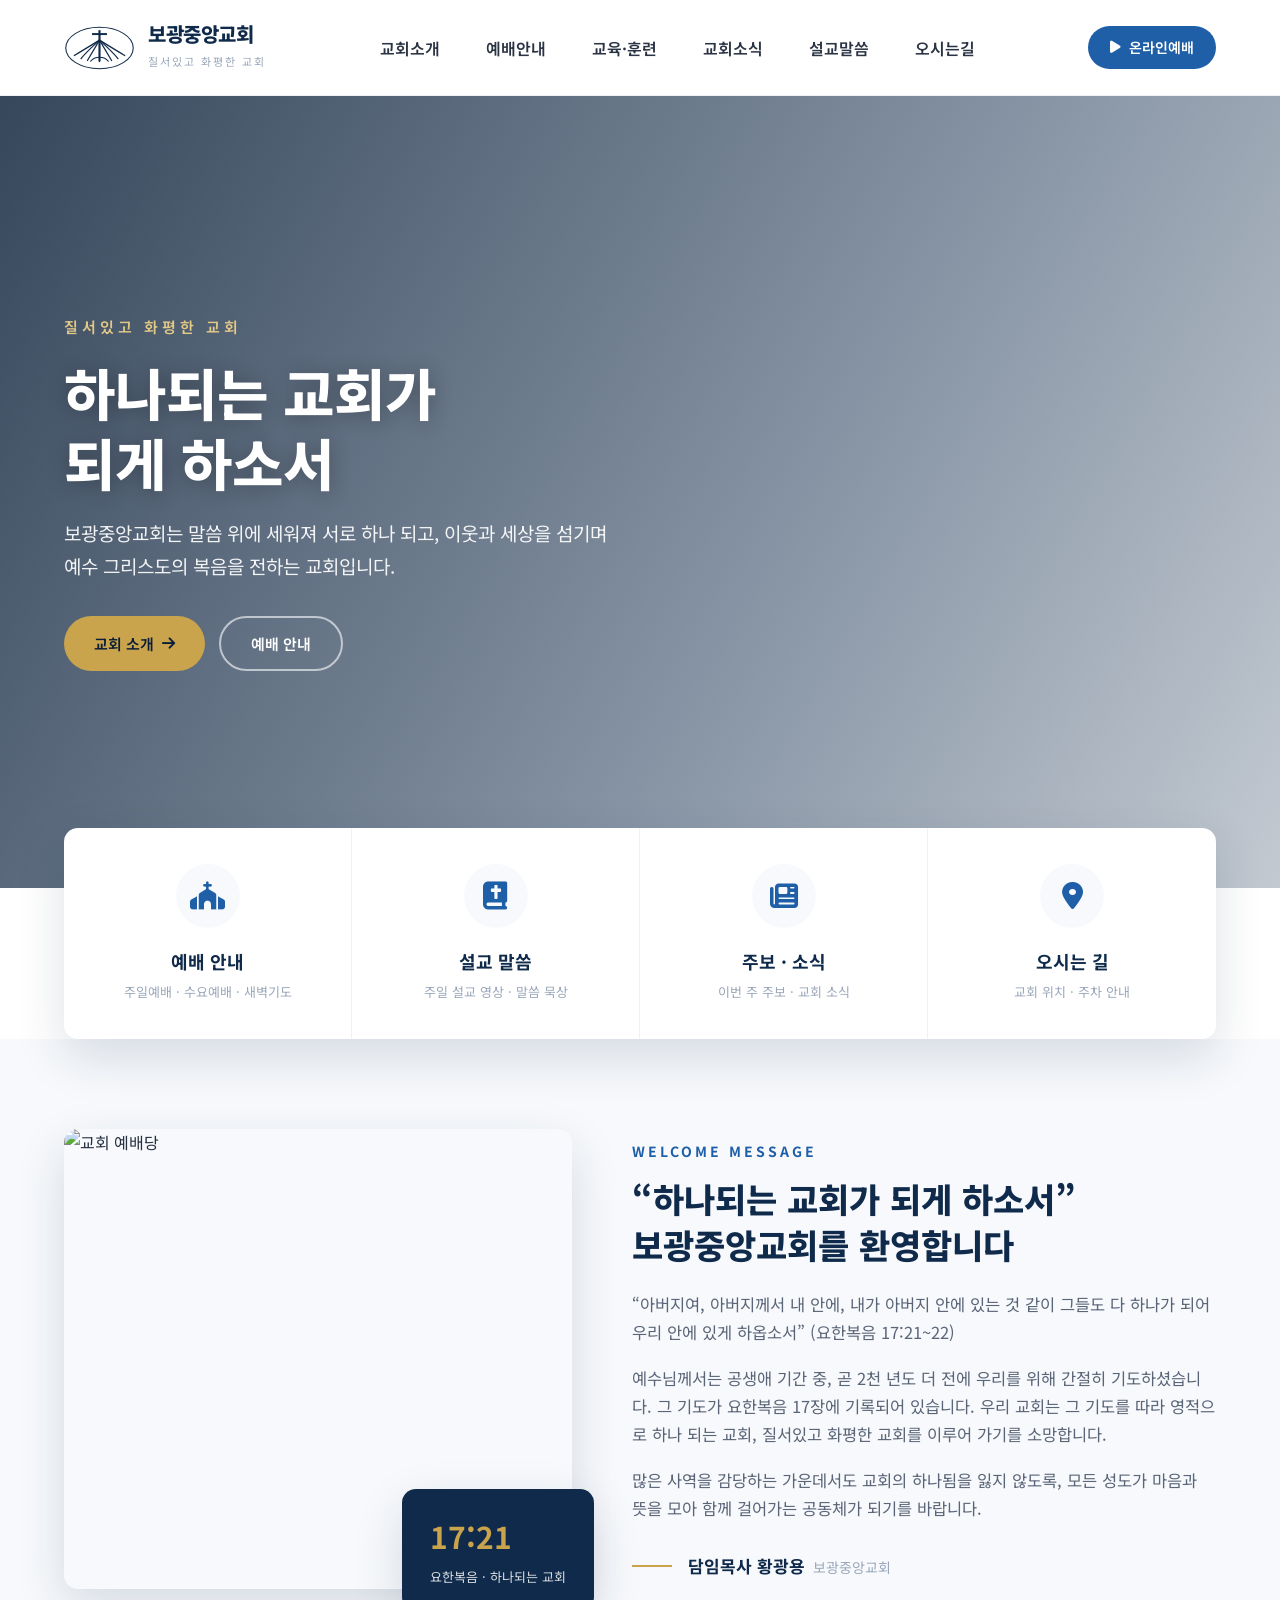
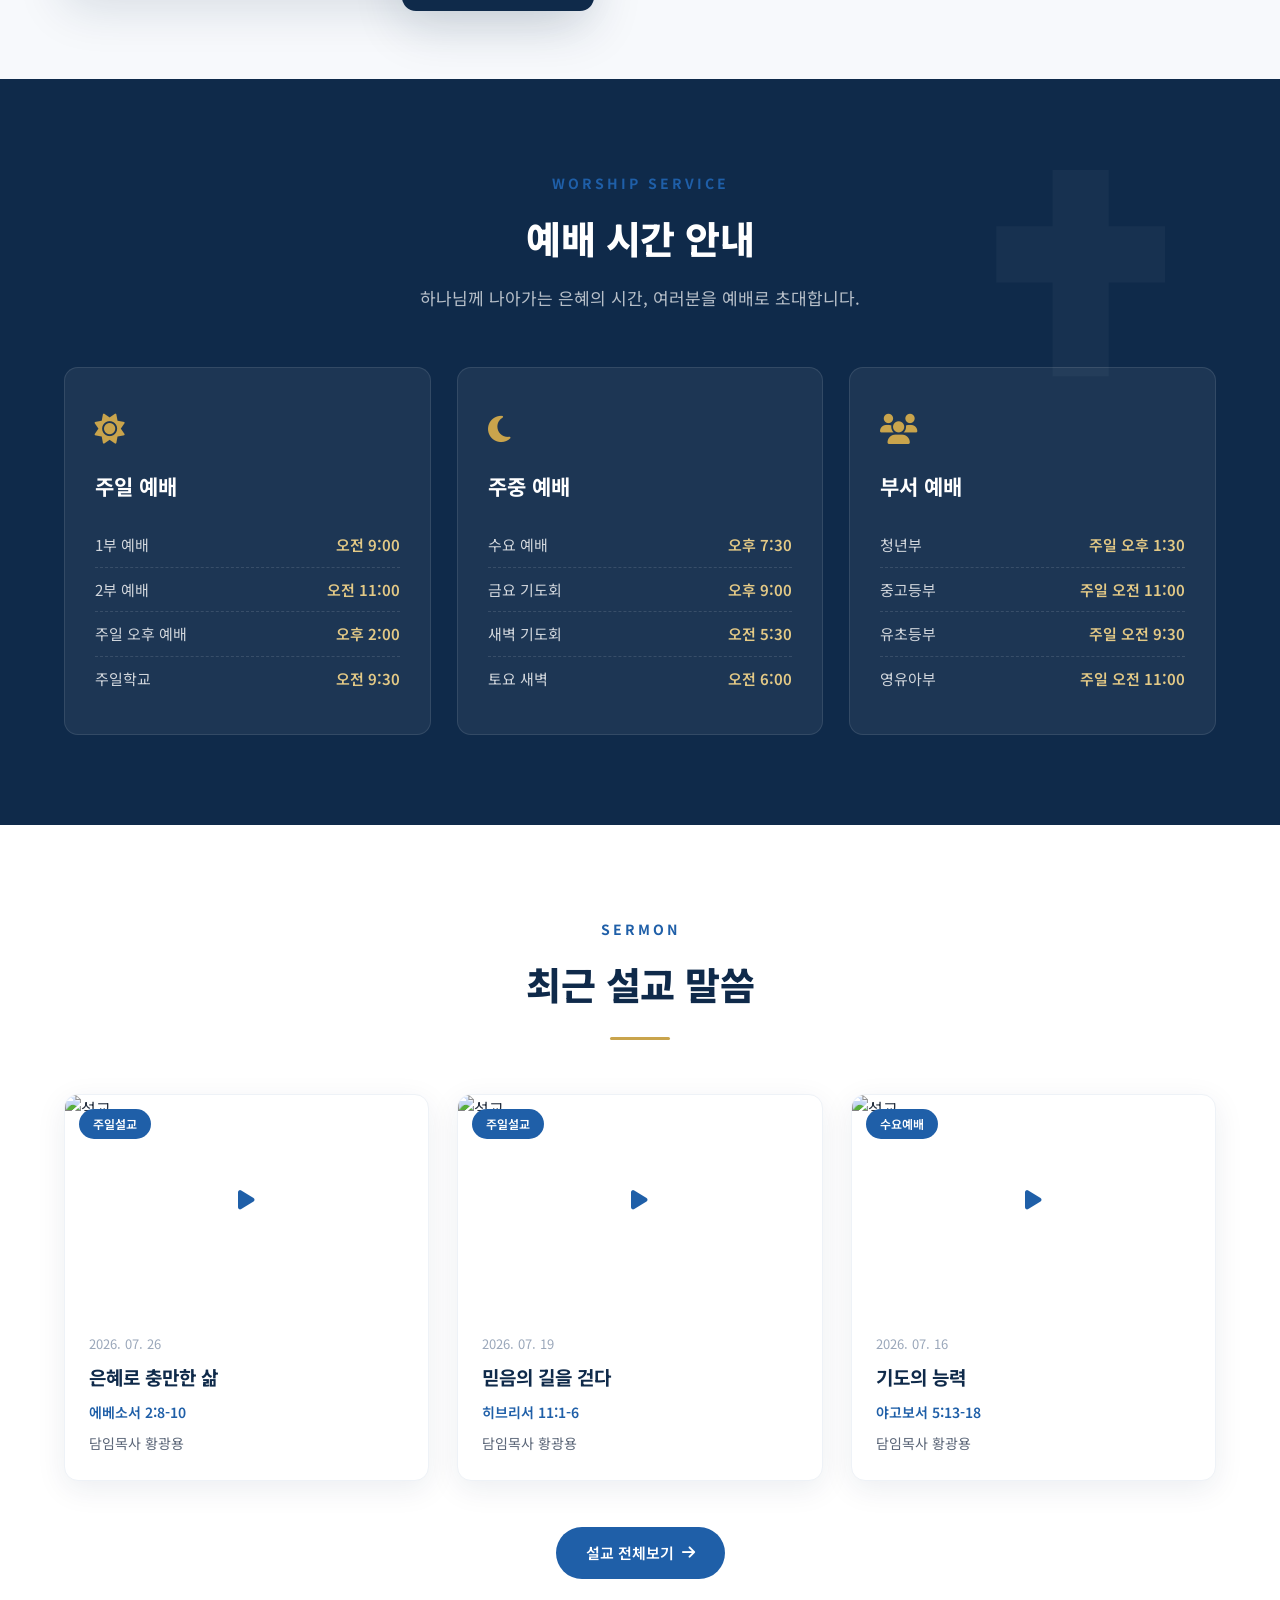
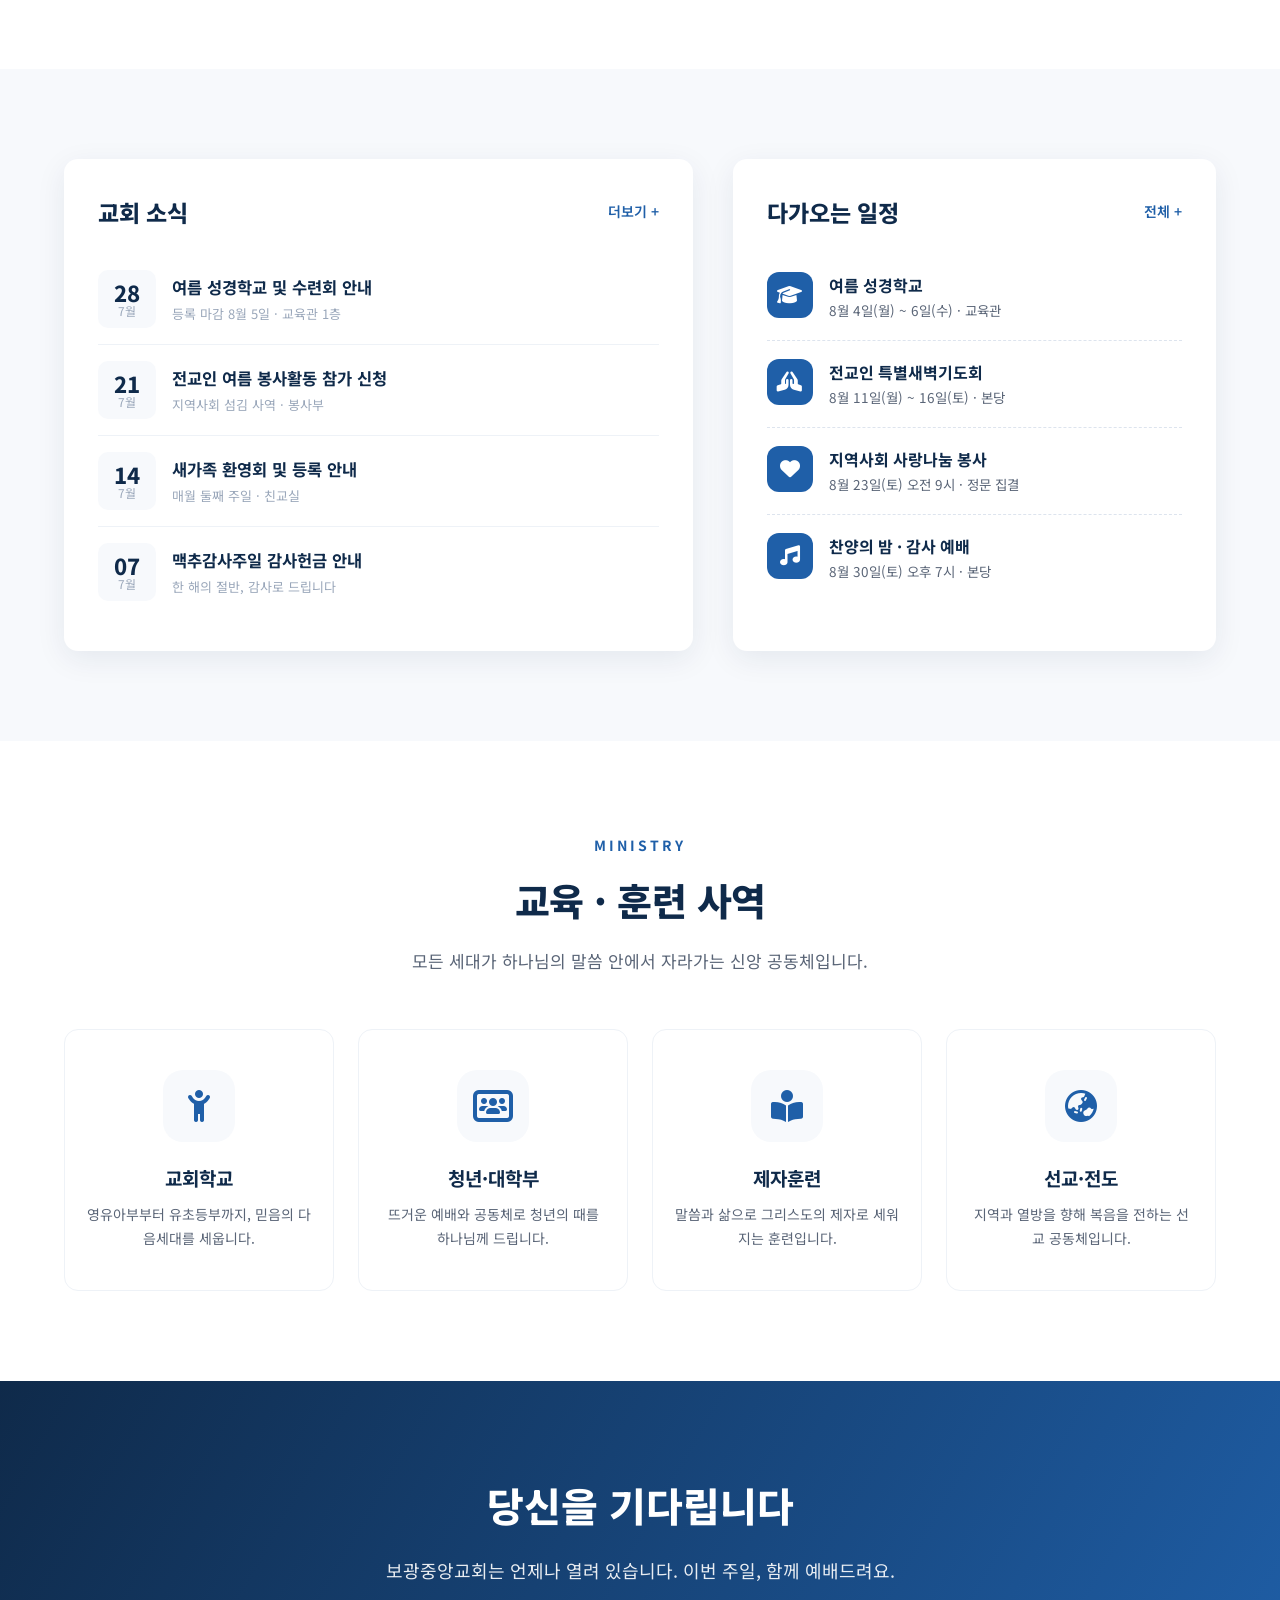
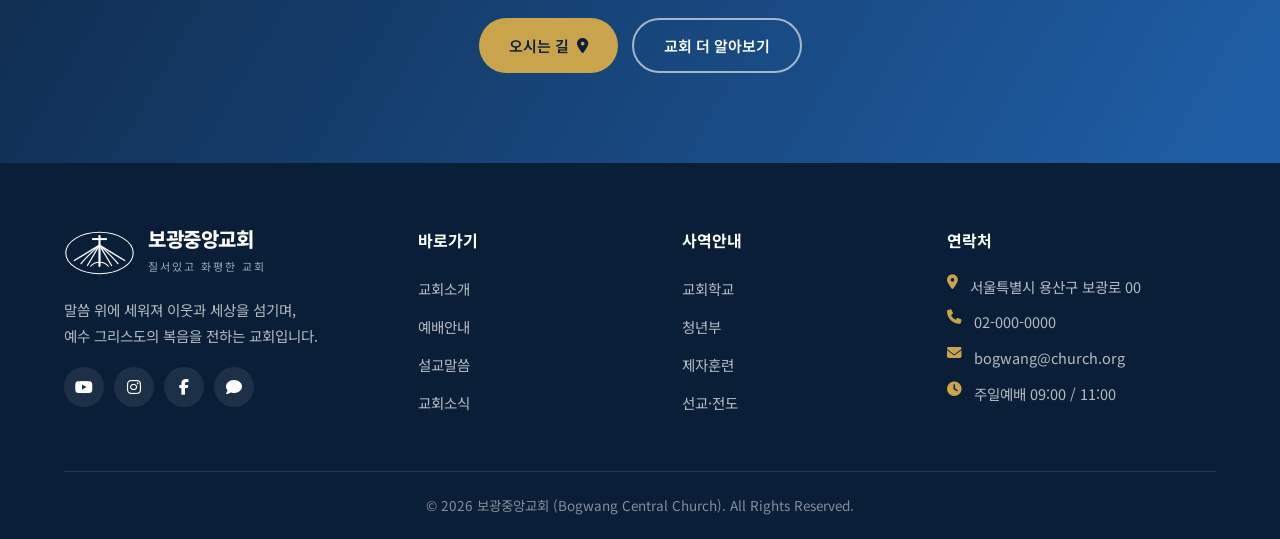
==== commit fff21317: "실제 교회 정보 반영: 로고·표어·담임목사 인사말·교역자 소개 - 교회 로고 SVG 제작 및 전 페이지 헤더/푸터 적용 (네이비·흰색 버전) - 표어 "질서있고 화평한 교회" 반영" ====
--- a/index.html
+++ b/index.html
@@ -17,10 +17,10 @@
   <header class="site-header" id="header">
     <div class="container header-inner">
       <a href="index.html" class="logo">
-        <div class="logo-mark"><i class="fa-solid fa-cross"></i></div>
+        <img class="logo-mark" src="images/logo.svg" alt="보광중앙교회 로고">
         <div class="logo-text">
           <b>보광중앙교회</b>
-          <span>Bogwang Central Church</span>
+          <span>질서있고 화평한 교회</span>
         </div>
       </a>
 
@@ -74,9 +74,9 @@
     <div class="hero-slide active" style="background-image:url('https://images.unsplash.com/photo-1507692049790-de58290a4334?auto=format&fit=crop&w=1920&q=80')">
       <div class="container">
         <div class="hero-content">
-          <span class="hero-tag">WELCOME TO OUR CHURCH</span>
-          <h1>하나님의 사랑으로<br>세워지는 믿음의 공동체</h1>
-          <p>보광중앙교회는 말씀 위에 세워져 이웃과 세상을 섬기며, 예수 그리스도의 복음을 전하는 교회입니다.</p>
+          <span class="hero-tag">질서있고 화평한 교회</span>
+          <h1>하나되는 교회가<br>되게 하소서</h1>
+          <p>보광중앙교회는 말씀 위에 세워져 서로 하나 되고, 이웃과 세상을 섬기며 예수 그리스도의 복음을 전하는 교회입니다.</p>
           <div class="hero-actions">
             <a href="pages/about.html" class="btn btn-gold">교회 소개 <i class="fa-solid fa-arrow-right"></i></a>
             <a href="pages/worship.html" class="btn btn-outline">예배 안내</a>
@@ -147,20 +147,20 @@
       <div class="welcome-img">
         <img src="https://images.unsplash.com/photo-1438032005730-c779502df39b?auto=format&fit=crop&w=800&q=80" alt="교회 예배당">
         <div class="badge">
-          <b>1985</b>
-          <span>교회 설립 이래 함께한 시간</span>
+          <b>17:21</b>
+          <span>요한복음 · 하나되는 교회</span>
         </div>
       </div>
       <div class="welcome-text">
         <span class="eyebrow">WELCOME MESSAGE</span>
-        <h2>보광중앙교회에<br>오신 여러분을 환영합니다</h2>
-        <p>“수고하고 무거운 짐 진 자들아 다 내게로 오라 내가 너희를 쉬게 하리라” (마태복음 11:28)</p>
-        <p>우리 교회는 하나님의 말씀을 삶의 중심에 두고, 예배와 기도로 하나님과 깊이 교제하며, 사랑으로 서로를 섬기는 공동체입니다. 지치고 힘든 삶 속에서 참된 안식과 소망을 찾으시는 모든 분들을 두 팔 벌려 환영합니다.</p>
-        <p>이곳에서 예수 그리스도를 만나고, 삶이 회복되며, 하나님이 주시는 풍성한 은혜를 함께 누리시길 소망합니다.</p>
+        <h2>“하나되는 교회가 되게 하소서”<br>보광중앙교회를 환영합니다</h2>
+        <p>“아버지여, 아버지께서 내 안에, 내가 아버지 안에 있는 것 같이 그들도 다 하나가 되어 우리 안에 있게 하옵소서” (요한복음 17:21~22)</p>
+        <p>예수님께서는 공생애 기간 중, 곧 2천 년도 더 전에 우리를 위해 간절히 기도하셨습니다. 그 기도가 요한복음 17장에 기록되어 있습니다. 우리 교회는 그 기도를 따라 영적으로 하나 되는 교회, 질서있고 화평한 교회를 이루어 가기를 소망합니다.</p>
+        <p>많은 사역을 감당하는 가운데서도 교회의 하나됨을 잃지 않도록, 모든 성도가 마음과 뜻을 모아 함께 걸어가는 공동체가 되기를 바랍니다.</p>
         <div class="welcome-sign">
           <span class="line"></span>
           <div>
-            <b>담임목사 김은혜</b>
+            <b>담임목사 황광용</b>
             <span> &nbsp;보광중앙교회</span>
           </div>
         </div>
@@ -230,7 +230,7 @@
             <span class="date">2026. 07. 26</span>
             <h3>은혜로 충만한 삶</h3>
             <p class="verse">에베소서 2:8-10</p>
-            <p class="preacher">담임목사 김은혜</p>
+            <p class="preacher">담임목사 황광용</p>
           </div>
         </a>
         <a href="pages/sermons.html" class="sermon-card">
@@ -243,7 +243,7 @@
             <span class="date">2026. 07. 19</span>
             <h3>믿음의 길을 걷다</h3>
             <p class="verse">히브리서 11:1-6</p>
-            <p class="preacher">담임목사 김은혜</p>
+            <p class="preacher">담임목사 황광용</p>
           </div>
         </a>
         <a href="pages/sermons.html" class="sermon-card">
@@ -256,7 +256,7 @@
             <span class="date">2026. 07. 16</span>
             <h3>기도의 능력</h3>
             <p class="verse">야고보서 5:13-18</p>
-            <p class="preacher">담임목사 김은혜</p>
+            <p class="preacher">담임목사 황광용</p>
           </div>
         </a>
       </div>
@@ -373,8 +373,8 @@
       <div class="footer-grid">
         <div class="footer-brand">
           <div class="logo">
-            <div class="logo-mark"><i class="fa-solid fa-cross"></i></div>
-            <div class="logo-text"><b>보광중앙교회</b><span>Bogwang Central Church</span></div>
+            <img class="logo-mark" src="images/logo-light.svg" alt="보광중앙교회 로고">
+            <div class="logo-text"><b>보광중앙교회</b><span>질서있고 화평한 교회</span></div>
           </div>
           <p>말씀 위에 세워져 이웃과 세상을 섬기며,<br>예수 그리스도의 복음을 전하는 교회입니다.</p>
           <div class="socials">
--- a/css/style.css
+++ b/css/style.css
@@ -92,16 +92,13 @@
   justify-content: space-between;
 }
 
-.logo { display: flex; align-items: center; gap: 12px; }
+.logo { display: flex; align-items: center; gap: 13px; }
 .logo-mark {
-  width: 46px; height: 46px;
-  background: var(--navy);
-  border-radius: 12px;
-  display: grid; place-items: center;
-  color: var(--gold);
-  font-size: 26px;
+  height: 50px; width: auto;
+  display: block;
   flex-shrink: 0;
 }
+.site-header.scrolled .logo-mark { height: 42px; transition: height .3s ease; }
 .logo-text b { display: block; font-size: 20px; color: var(--navy); font-weight: 800; letter-spacing: -.5px; line-height: 1.2; }
 .logo-text span { font-size: 11px; color: var(--gray-400); letter-spacing: 2px; text-transform: uppercase; }
 
